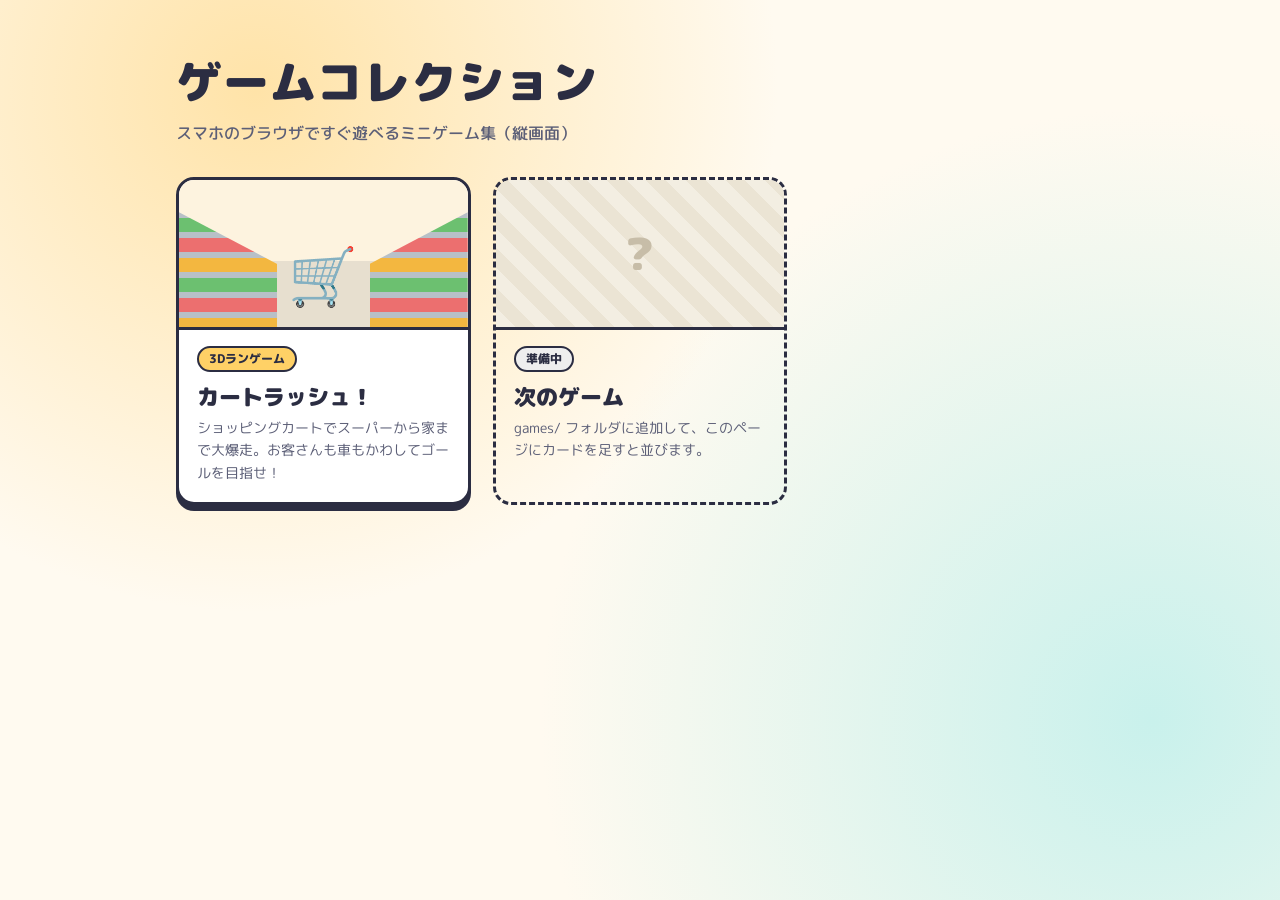
==== games/index.html @ f8471611 "Open Cart Rush directly from the site root; move game list to games/ - Root index.html now redirects" ====
<!doctype html>
<html lang="ja">
  <head>
    <meta charset="utf-8" />
    <meta name="viewport" content="width=device-width, initial-scale=1" />
    <title>ゲームコレクション</title>
    <link rel="preconnect" href="https://fonts.googleapis.com" />
    <link rel="preconnect" href="https://fonts.gstatic.com" crossorigin />
    <link
      href="https://fonts.googleapis.com/css2?family=M+PLUS+Rounded+1c:wght@500;800;900&display=swap"
      rel="stylesheet"
    />
    <link rel="stylesheet" href="../shared/ui.css" />
    <style>
      body {
        min-height: 100vh;
        background:
          radial-gradient(circle at 20% 10%, #ffe3a8 0, transparent 40%),
          radial-gradient(circle at 90% 80%, #c9f1ec 0, transparent 45%),
          var(--paper);
      }
      .wrap {
        max-width: 960px;
        margin: 0 auto;
        padding: 48px 16px 64px;
      }
      h1 {
        font-size: clamp(30px, 6vw, 46px);
        font-weight: 900;
        margin: 0 0 6px;
        letter-spacing: 0.02em;
      }
      .lead {
        margin: 0 0 32px;
        color: var(--ink-soft);
        font-weight: 500;
      }
      .grid {
        display: grid;
        grid-template-columns: repeat(auto-fill, minmax(260px, 1fr));
        gap: 22px;
      }
      .card {
        display: flex;
        flex-direction: column;
        border: 3px solid var(--line);
        border-radius: var(--radius);
        background: #fff;
        box-shadow: 0 6px 0 var(--line);
        overflow: hidden;
        color: inherit;
        text-decoration: none;
        transition: transform 0.12s ease;
      }
      a.card:hover {
        transform: translateY(-3px) rotate(-0.4deg);
      }
      .thumb {
        position: relative;
        height: 150px;
        border-bottom: 3px solid var(--line);
        overflow: hidden;
      }
      .thumb-cart {
        background: linear-gradient(#fdf3df 0 55%, #e7dfcf 55%);
      }
      /* 店内の棚と通路をCSSで簡易表現 */
      .thumb-cart::before,
      .thumb-cart::after {
        content: '';
        position: absolute;
        top: 22%;
        bottom: 0;
        width: 34%;
        background: repeating-linear-gradient(
          #b8c0c7 0 6px,
          #6cc070 6px 20px,
          #b8c0c7 20px 26px,
          #ec6f6f 26px 40px,
          #b8c0c7 40px 46px,
          #f3b740 46px 60px
        );
      }
      .thumb-cart::before {
        left: 0;
        clip-path: polygon(0 0, 100% 45%, 100% 100%, 0 100%);
      }
      .thumb-cart::after {
        right: 0;
        clip-path: polygon(0 45%, 100% 0, 100% 100%, 0 100%);
      }
      .thumb-cart span {
        position: absolute;
        left: 50%;
        bottom: 10px;
        transform: translateX(-50%);
        font-size: 56px;
        z-index: 1;
      }
      .thumb-soon {
        background: repeating-linear-gradient(45deg, #f3eee2 0 14px, #ebe4d4 14px 28px);
        display: grid;
        place-items: center;
        font-size: 44px;
        font-weight: 900;
        color: #c7bda8;
      }
      .body {
        padding: 16px 18px 18px;
      }
      .body h2 {
        margin: 8px 0 4px;
        font-size: 22px;
        font-weight: 900;
      }
      .body p {
        margin: 0;
        font-size: 14px;
        color: var(--ink-soft);
        line-height: 1.6;
      }
      .card.soon {
        box-shadow: none;
        border-style: dashed;
        background: transparent;
      }
    </style>
  </head>
  <body>
    <main class="wrap">
      <h1>ゲームコレクション</h1>
      <p class="lead">スマホのブラウザですぐ遊べるミニゲーム集（縦画面）</p>

      <div class="grid">
        <a class="card" href="cart-rush/index.html">
          <div class="thumb thumb-cart"><span aria-hidden="true">🛒</span></div>
          <div class="body">
            <span class="tag">3Dランゲーム</span>
            <h2>カートラッシュ！</h2>
            <p>ショッピングカートでスーパーから家まで大爆走。お客さんも車もかわしてゴールを目指せ！</p>
          </div>
        </a>

        <div class="card soon" aria-disabled="true">
          <div class="thumb thumb-soon">?</div>
          <div class="body">
            <span class="tag" style="background: #eee">準備中</span>
            <h2>次のゲーム</h2>
            <p>games/ フォルダに追加して、このページにカードを足すと並びます。</p>
          </div>
        </div>
      </div>
    </main>
  </body>
</html>
---- shared/ui.css ----
/* 全ゲーム共通のデザイン: 色・文字・ボタン・パネル */
:root {
  --ink: #2b2d42;
  --ink-soft: #5c5f77;
  --paper: #fffaf0;
  --paper-2: #fff1d6;
  --line: #2b2d42;
  --primary: #ff6b6b;
  --primary-dark: #d94b4b;
  --secondary: #2ec4b6;
  --secondary-dark: #1f9a8f;
  --accent: #ffd166;
  --good: #3bb273;
  --danger: #ef476f;
  --radius: 18px;
  --shadow: 0 5px 0 var(--line);
  --font: 'M PLUS Rounded 1c', 'Hiragino Maru Gothic ProN', 'Hiragino Sans', 'Yu Gothic', 'Meiryo', sans-serif;
}

*,
*::before,
*::after {
  box-sizing: border-box;
}

html,
body {
  margin: 0;
  padding: 0;
  font-family: var(--font);
  color: var(--ink);
  background: var(--paper);
  -webkit-tap-highlight-color: transparent;
}

button {
  font-family: inherit;
  touch-action: manipulation; /* ダブルタップでの拡大を防ぐ */
}

/* ---------- スマホ縦画面のゲーム枠 ----------
   スマホでは画面いっぱい、PCでは中央に縦長の枠として表示する。
   中の要素は cqw / cqh（枠の幅・高さに対する%）でサイズを決められる。 */
.app {
  position: relative;
  width: 100vw;
  height: 100vh;
  height: 100dvh;
  margin: 0 auto;
  overflow: hidden;
  container-type: size;
  touch-action: none;
  user-select: none;
  -webkit-user-select: none;
  -webkit-touch-callout: none;
}
@media (min-aspect-ratio: 2/3) {
  .app {
    width: min(100vw, calc(100dvh * 0.5));
    box-shadow: 0 0 0 4px var(--line), 0 24px 60px rgba(0, 0, 0, 0.35);
  }
}
body.app-body {
  height: 100%;
  overflow: hidden;
  overscroll-behavior: none;
  background:
    radial-gradient(circle at 20% 20%, rgba(255, 209, 102, 0.25) 0, transparent 40%),
    radial-gradient(circle at 80% 80%, rgba(46, 196, 182, 0.25) 0, transparent 40%),
    #3a3d56;
}

/* スマホを横にしたときの案内（縦専用） */
.rotate-notice {
  display: none;
  position: fixed;
  inset: 0;
  z-index: 100;
  place-items: center;
  align-content: center;
  gap: 8px;
  background: var(--paper);
  text-align: center;
  font-weight: 900;
  font-size: 20px;
}
.rotate-notice .icon {
  font-size: 56px;
  animation: rotate-hint 1.6s ease-in-out infinite;
}
@keyframes rotate-hint {
  0%, 30% { transform: rotate(-90deg); }
  60%, 100% { transform: rotate(0deg); }
}
@media (orientation: landscape) and (pointer: coarse) {
  .rotate-notice {
    display: grid;
  }
}

.panel {
  background: var(--paper);
  border: 3px solid var(--line);
  border-radius: var(--radius);
  box-shadow: 0 6px 0 var(--line);
  padding: 24px;
}

.btn {
  display: flex;
  flex-direction: column;
  align-items: center;
  justify-content: center;
  gap: 2px;
  width: 100%;
  min-height: 52px;
  padding: 12px 18px;
  border: 3px solid var(--line);
  border-radius: 14px;
  background: #fff;
  color: var(--ink);
  font-size: 17px;
  font-weight: 800;
  cursor: pointer;
  box-shadow: var(--shadow);
  transition: transform 0.08s ease, box-shadow 0.08s ease, filter 0.15s;
  touch-action: manipulation;
  text-decoration: none;
}
.btn small {
  font-size: 12px;
  font-weight: 500;
  opacity: 0.85;
}
.btn:hover {
  filter: brightness(1.04);
}
.btn:active {
  transform: translateY(4px);
  box-shadow: 0 1px 0 var(--line);
}
.btn:focus-visible {
  outline: 3px dashed var(--secondary);
  outline-offset: 3px;
}
.btn-primary {
  background: var(--primary);
  color: #fff;
}
.btn-secondary {
  background: var(--secondary);
  color: #fff;
}
.btn-accent {
  background: var(--accent);
}
.btn-ghost {
  background: transparent;
  box-shadow: none;
  border-style: dashed;
}
.btn-ghost:active {
  transform: none;
  box-shadow: none;
}

.link {
  background: none;
  border: none;
  color: var(--ink-soft);
  font-size: 14px;
  font-weight: 800;
  text-decoration: none;
  cursor: pointer;
  padding: 6px 4px;
}
.link:hover {
  color: var(--ink);
  text-decoration: underline;
}

.tag {
  display: inline-block;
  padding: 2px 10px;
  border: 2px solid var(--line);
  border-radius: 999px;
  font-size: 12px;
  font-weight: 800;
  background: var(--accent);
}
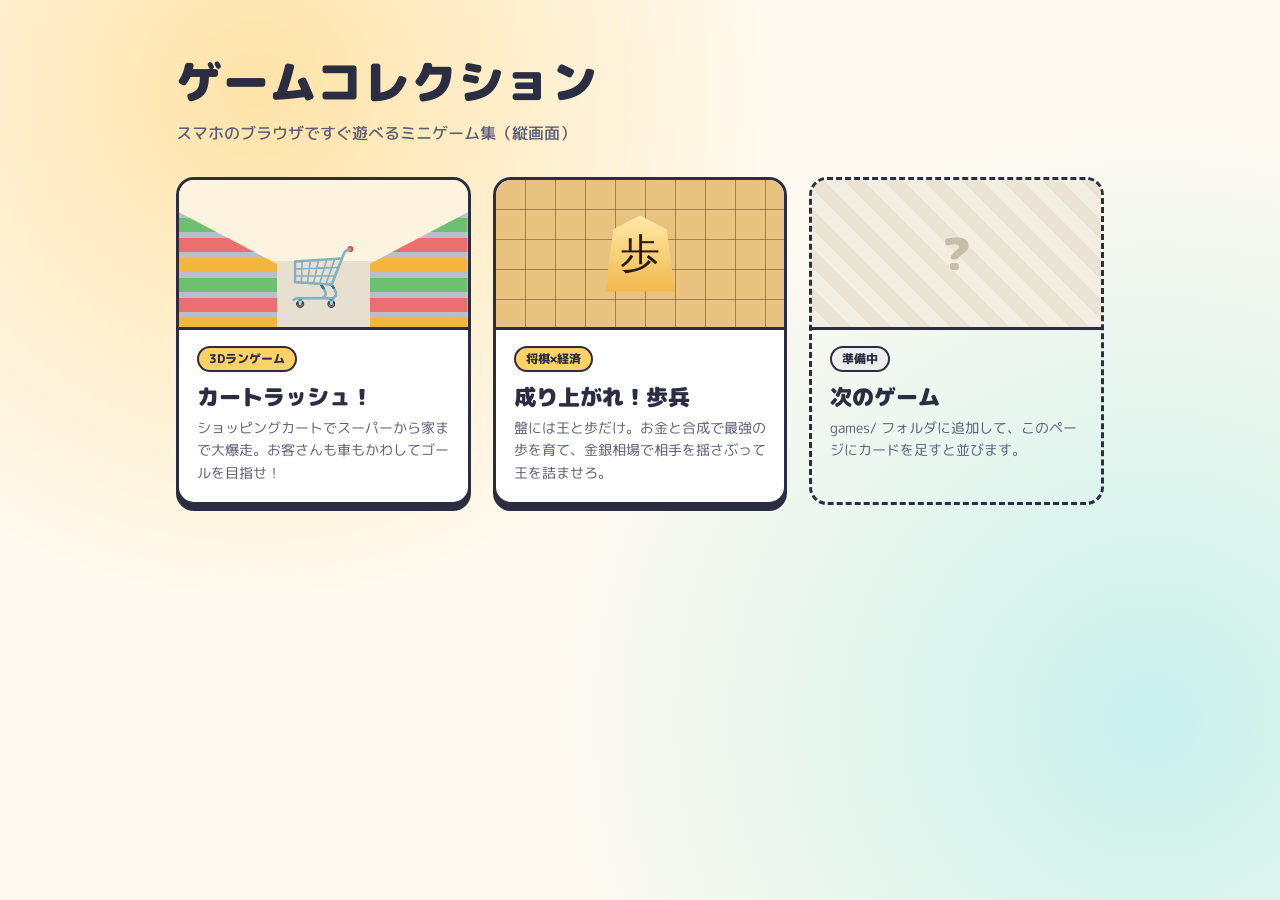
==== commit 8961b37b: "Add new game: Nariagare! Fuhyo (shogi x economy, grow the strongest pawn) - Board starts with only k" ====
--- a/games/index.html
+++ b/games/index.html
@@ -97,6 +97,25 @@
         font-size: 56px;
         z-index: 1;
       }
+      .thumb-fu {
+        background:
+          repeating-linear-gradient(90deg, transparent 0 29px, rgba(90, 59, 28, 0.5) 29px 30px),
+          repeating-linear-gradient(transparent 0 29px, rgba(90, 59, 28, 0.5) 29px 30px),
+          #e8c27f;
+        display: grid;
+        place-items: center;
+      }
+      .thumb-fu span {
+        width: 70px;
+        height: 76px;
+        display: grid;
+        place-items: center;
+        clip-path: polygon(50% 0, 88% 18%, 100% 100%, 0 100%, 12% 18%);
+        background: linear-gradient(#ffe8a8, #f2b84b);
+        font-family: 'Hiragino Mincho ProN', 'Yu Mincho', serif;
+        font-size: 40px;
+        color: #2a1a0e;
+      }
       .thumb-soon {
         background: repeating-linear-gradient(45deg, #f3eee2 0 14px, #ebe4d4 14px 28px);
         display: grid;
@@ -141,6 +160,15 @@
           </div>
         </a>
 
+        <a class="card" href="fu-rising/index.html">
+          <div class="thumb thumb-fu"><span aria-hidden="true">歩</span></div>
+          <div class="body">
+            <span class="tag">将棋×経済</span>
+            <h2>成り上がれ！歩兵</h2>
+            <p>盤には王と歩だけ。お金と合成で最強の歩を育て、金銀相場で相手を揺さぶって王を詰ませろ。</p>
+          </div>
+        </a>
+
         <div class="card soon" aria-disabled="true">
           <div class="thumb thumb-soon">?</div>
           <div class="body">
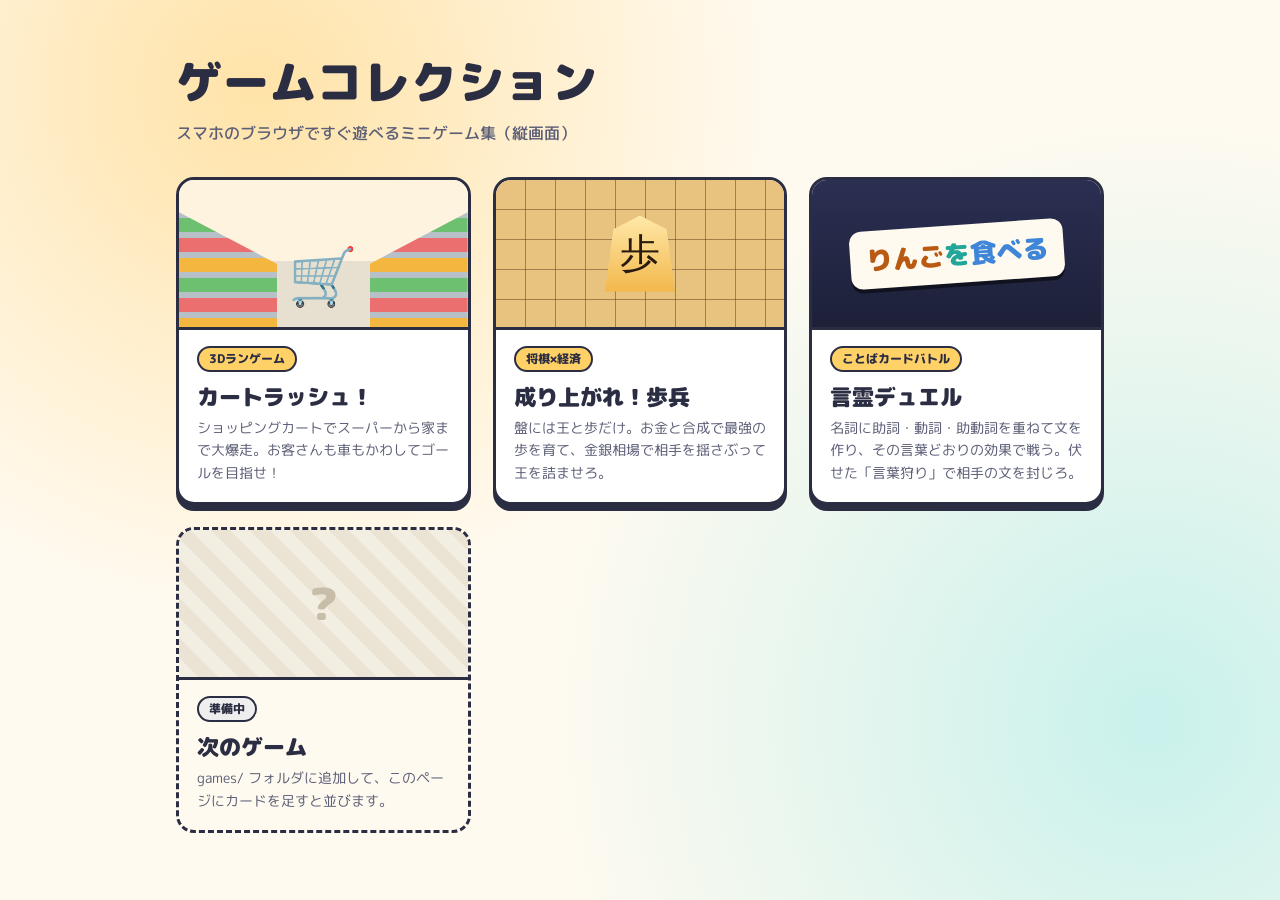
==== commit f2d4611b: "言霊デュエル（ことばカードバトル）を追加 名詞に助詞・動詞・助動詞を重ねて文を作り、その言葉どおりの効果で戦う対CPUカードゲーム。 トラップ（言葉狩り・る攻めなど）は伏せておき、相手の行動に反応して" ====
--- a/games/index.html
+++ b/games/index.html
@@ -116,6 +116,29 @@
         font-size: 40px;
         color: #2a1a0e;
       }
+      .thumb-koto {
+        background: linear-gradient(#2b2f52, #1d2038);
+        display: grid;
+        place-items: center;
+      }
+      .thumb-koto span {
+        padding: 10px 16px;
+        border-radius: 12px;
+        background: #fffaf0;
+        font-size: 26px;
+        font-weight: 900;
+        color: #b85a12;
+        transform: rotate(-4deg);
+        box-shadow: 0 4px 0 rgba(0, 0, 0, 0.5);
+      }
+      .thumb-koto i {
+        font-style: normal;
+        color: #22a699;
+      }
+      .thumb-koto em {
+        font-style: normal;
+        color: #3f86d8;
+      }
       .thumb-soon {
         background: repeating-linear-gradient(45deg, #f3eee2 0 14px, #ebe4d4 14px 28px);
         display: grid;
@@ -169,6 +192,15 @@
           </div>
         </a>
 
+        <a class="card" href="kotodama/index.html">
+          <div class="thumb thumb-koto"><span aria-hidden="true">りんご<i>を</i><em>食べる</em></span></div>
+          <div class="body">
+            <span class="tag">ことばカードバトル</span>
+            <h2>言霊デュエル</h2>
+            <p>名詞に助詞・動詞・助動詞を重ねて文を作り、その言葉どおりの効果で戦う。伏せた「言葉狩り」で相手の文を封じろ。</p>
+          </div>
+        </a>
+
         <div class="card soon" aria-disabled="true">
           <div class="thumb thumb-soon">?</div>
           <div class="body">
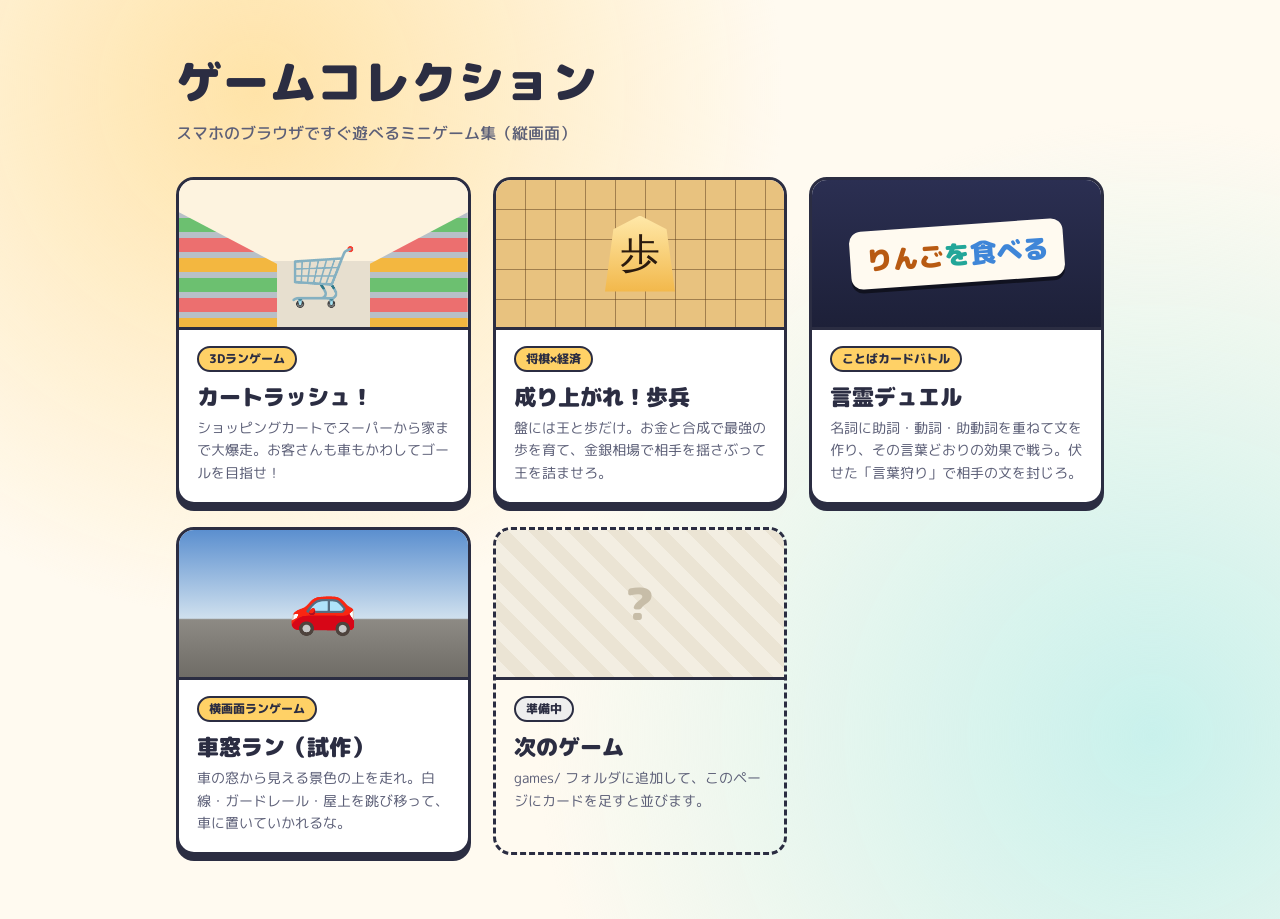
==== commit 46ccdffa: "車窓ラン（試作）: 車の窓の外を黒い人型が走る横画面ランゲーム - 景色はThree.jsの3Dで、建物の窓・看板・質感をプログラムで描き、日差しの影・雲・ガラスの色味でリアル寄りに - ステージ1:" ====
--- a/games/index.html
+++ b/games/index.html
@@ -139,7 +139,13 @@
         font-style: normal;
         color: #3f86d8;
       }
-      .thumb-soon {
+.thumb-shaso {
+        background: linear-gradient(#5b8fcf, #cfe0ee 60%, #8d8a84 61%, #6f6c66);
+        display: grid;
+        place-items: center;
+        font-size: 56px;
+      }
+            .thumb-soon {
         background: repeating-linear-gradient(45deg, #f3eee2 0 14px, #ebe4d4 14px 28px);
         display: grid;
         place-items: center;
@@ -201,6 +207,15 @@
           </div>
         </a>
 
+        <a class="card" href="shaso-run/index.html">
+          <div class="thumb thumb-shaso"><span aria-hidden="true">🚗</span></div>
+          <div class="body">
+            <span class="tag">横画面ランゲーム</span>
+            <h2>車窓ラン（試作）</h2>
+            <p>車の窓から見える景色の上を走れ。白線・ガードレール・屋上を跳び移って、車に置いていかれるな。</p>
+          </div>
+        </a>
+
         <div class="card soon" aria-disabled="true">
           <div class="thumb thumb-soon">?</div>
           <div class="body">
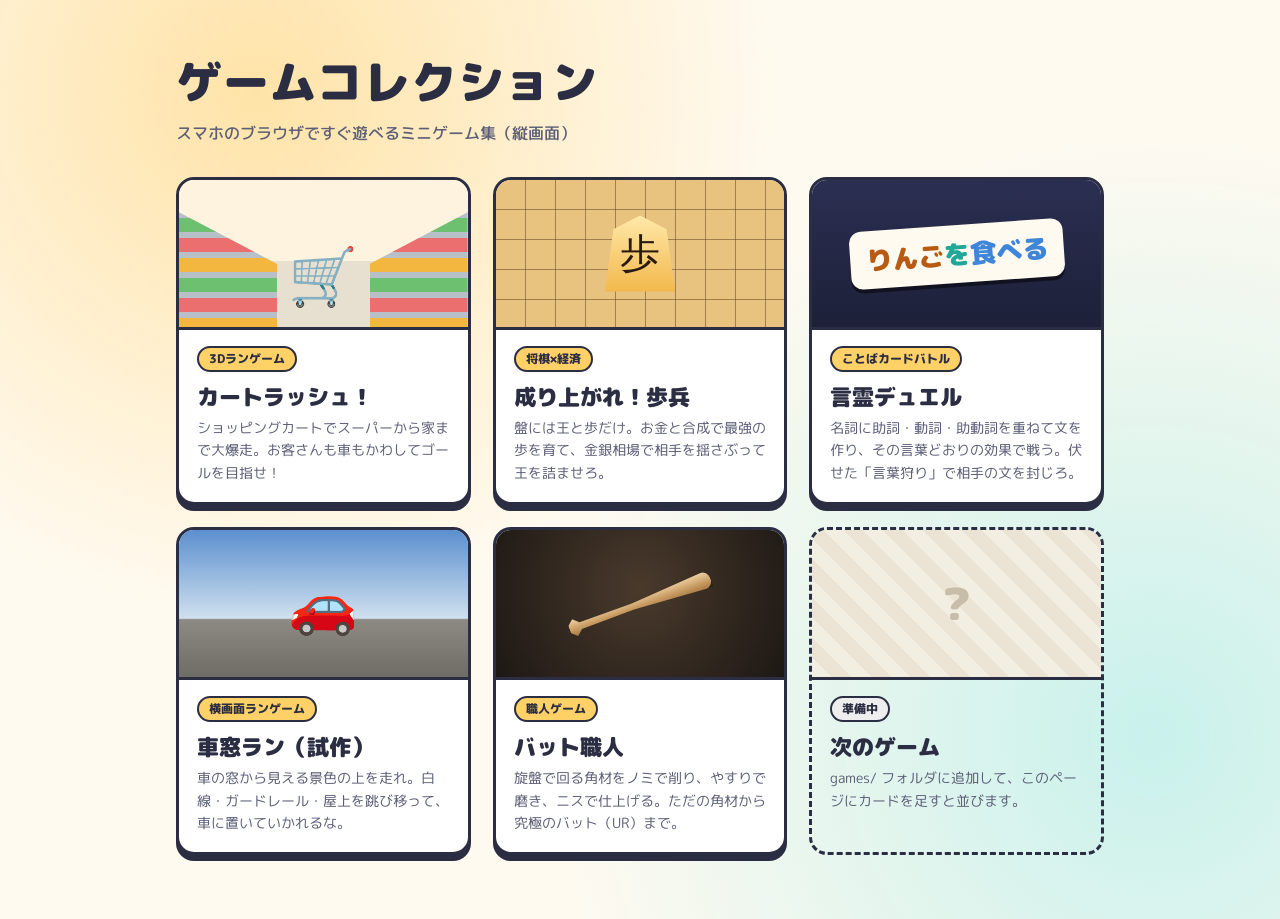
==== commit ba078544: "バット職人を追加: 角材を旋盤で削って磨いてランクを競う - 回る角材を指でなぞってノミで削る（指を近づけるほど深く）。理想の形の点線、削りすぎは赤 - 荒削り・仕上げ削り・やすりがけ・ニス塗りの4工" ====
--- a/games/index.html
+++ b/games/index.html
@@ -145,7 +145,21 @@
         place-items: center;
         font-size: 56px;
       }
-            .thumb-soon {
+      .thumb-bat {
+        background: radial-gradient(circle at 50% 40%, #4a3a2c, #1d1814);
+        display: grid;
+        place-items: center;
+      }
+      .thumb-bat span {
+        width: 150px;
+        height: 18px;
+        border-radius: 4px 40px 40px 4px;
+        background: linear-gradient(#f0d2a2, #c79a62 60%, #a77a45);
+        box-shadow: 0 6px 12px rgba(0, 0, 0, 0.5);
+        transform: rotate(-20deg);
+        clip-path: polygon(0 30%, 4% 0, 8% 30%, 45% 32%, 100% 0, 100% 100%, 45% 68%, 8% 70%, 4% 100%, 0 70%);
+      }
+      .thumb-soon {
         background: repeating-linear-gradient(45deg, #f3eee2 0 14px, #ebe4d4 14px 28px);
         display: grid;
         place-items: center;
@@ -216,6 +230,15 @@
           </div>
         </a>
 
+        <a class="card" href="bat-craft/index.html">
+          <div class="thumb thumb-bat"><span aria-hidden="true"></span></div>
+          <div class="body">
+            <span class="tag">職人ゲーム</span>
+            <h2>バット職人</h2>
+            <p>旋盤で回る角材をノミで削り、やすりで磨き、ニスで仕上げる。ただの角材から究極のバット（UR）まで。</p>
+          </div>
+        </a>
+
         <div class="card soon" aria-disabled="true">
           <div class="thumb thumb-soon">?</div>
           <div class="body">
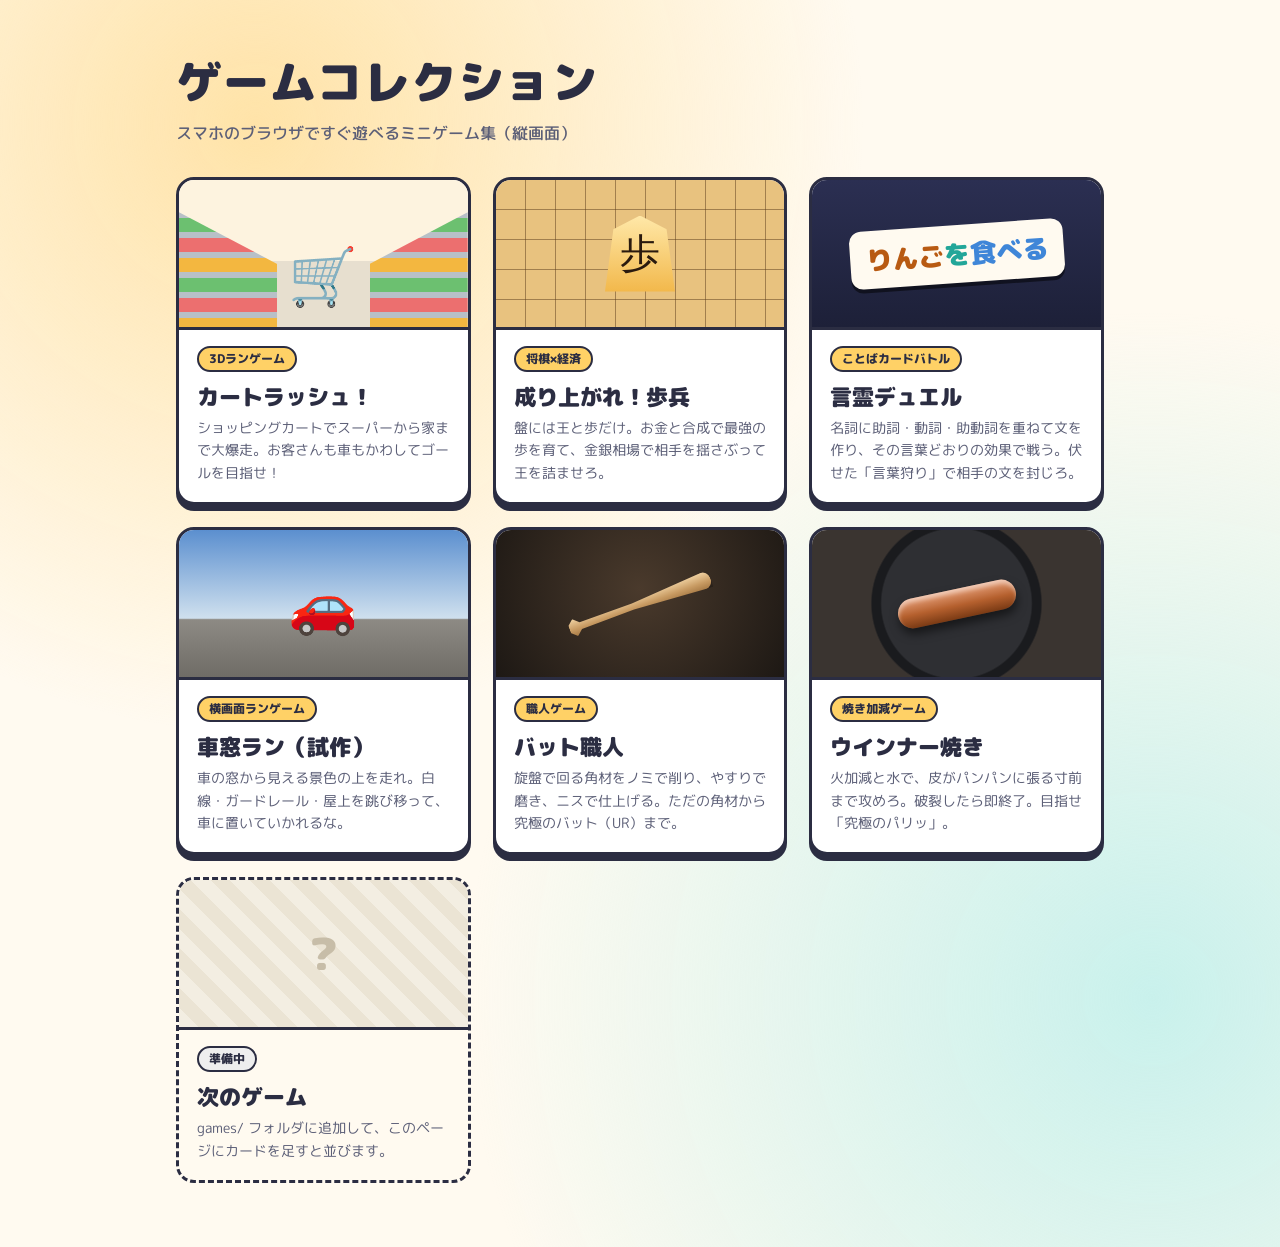
==== commit 0656a348: "ウインナー焼きを追加: 破裂させずにパンパンまで攻める - フライパンで1本焼く。火加減・水（蒸し焼き）・転がす・お皿へ - 中の水分が蒸気になって皮を押す。急に熱くするほど圧力が上乗せされ、皮の強さ" ====
--- a/games/index.html
+++ b/games/index.html
@@ -159,6 +159,19 @@
         transform: rotate(-20deg);
         clip-path: polygon(0 30%, 4% 0, 8% 30%, 45% 32%, 100% 0, 100% 100%, 45% 68%, 8% 70%, 4% 100%, 0 70%);
       }
+.thumb-wiener {
+        background: radial-gradient(circle at 50% 50%, #2e2f33 0 46%, #1a1b1e 47% 52%, #3a3430 53%);
+        display: grid;
+        place-items: center;
+      }
+      .thumb-wiener span {
+        width: 120px;
+        height: 30px;
+        border-radius: 15px;
+        background: linear-gradient(#e7a07a, #b5602e 55%, #7a3a14);
+        box-shadow: inset 0 4px 4px rgba(255, 255, 255, 0.45), 0 6px 10px rgba(0, 0, 0, 0.5);
+        transform: rotate(-12deg);
+      }
       .thumb-soon {
         background: repeating-linear-gradient(45deg, #f3eee2 0 14px, #ebe4d4 14px 28px);
         display: grid;
@@ -239,6 +252,15 @@
           </div>
         </a>
 
+        <a class="card" href="wiener/index.html">
+          <div class="thumb thumb-wiener"><span aria-hidden="true"></span></div>
+          <div class="body">
+            <span class="tag">焼き加減ゲーム</span>
+            <h2>ウインナー焼き</h2>
+            <p>火加減と水で、皮がパンパンに張る寸前まで攻めろ。破裂したら即終了。目指せ「究極のパリッ」。</p>
+          </div>
+        </a>
+
         <div class="card soon" aria-disabled="true">
           <div class="thumb thumb-soon">?</div>
           <div class="body">
